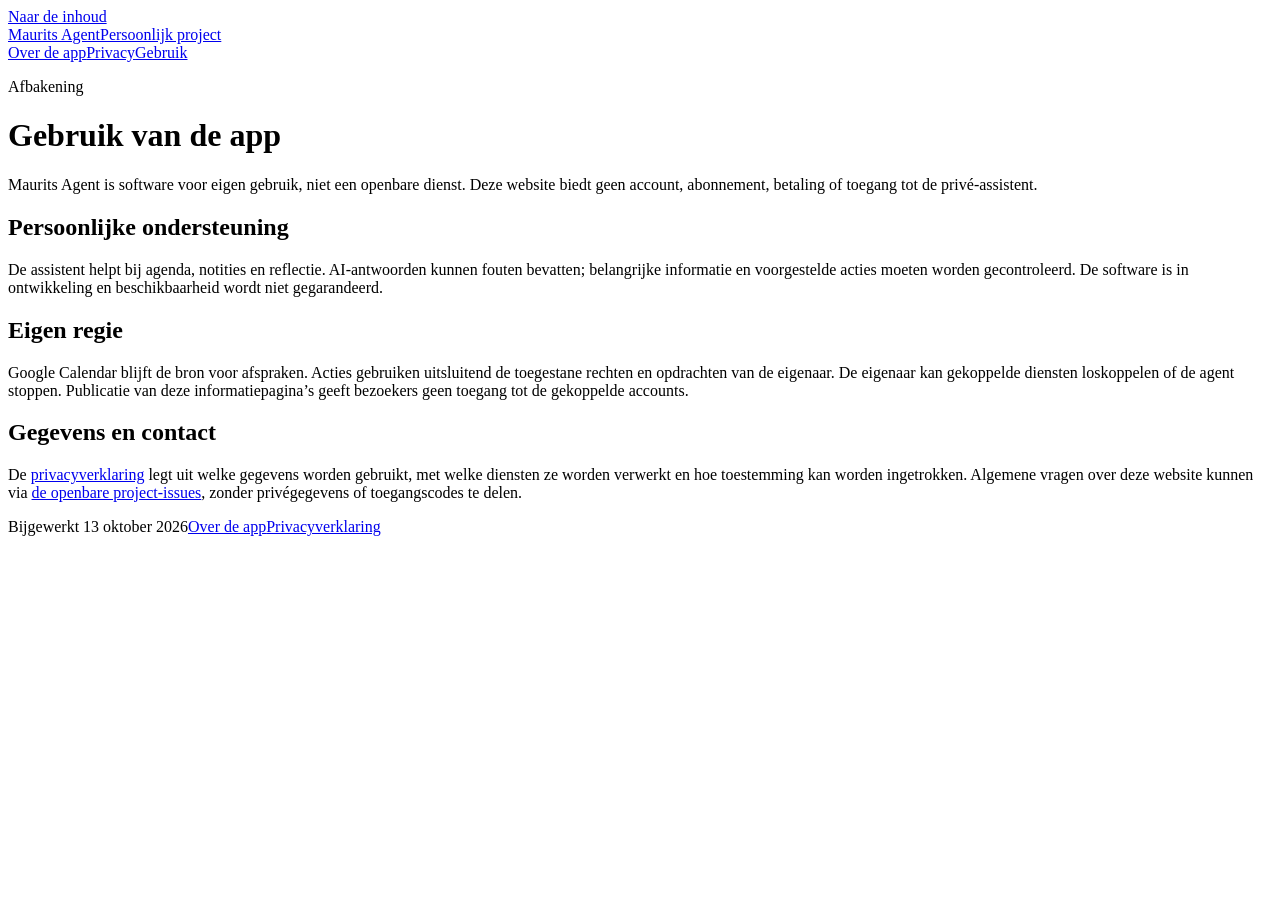
==== gebruik.html @ eabc30de "Add gebruik.html for public app information" ====
<!doctype html>
<html lang="nl">
<head>
  <meta charset="utf-8">
  <meta name="viewport" content="width=device-width, initial-scale=1">
  <meta name="description" content="Gebruiksinformatie over Maurits Agent, een persoonlijke assistent zonder openbare toegang of abonnement.">
  <meta name="robots" content="noindex, nofollow">
  <title>Gebruik — Maurits Agent</title>
  <link rel="stylesheet" href="style.css">
</head>
<body>
  <a class="skip" href="#inhoud">Naar de inhoud</a>
  <header class="shell"><a class="brand" href="./">Maurits Agent<span>Persoonlijk project</span></a><nav aria-label="Hoofdnavigatie"><a href="./">Over de app</a><a href="privacy.html">Privacy</a><a href="gebruik.html" aria-current="page">Gebruik</a></nav></header>
  <main id="inhoud" class="shell prose"><p class="eyebrow">Afbakening</p><h1>Gebruik van de app</h1>
    <p class="lead">Maurits Agent is software voor eigen gebruik, niet een openbare dienst. Deze website biedt geen account, abonnement, betaling of toegang tot de privé-assistent.</p>
    <section><h2>Persoonlijke ondersteuning</h2><p>De assistent helpt bij agenda, notities en reflectie. AI-antwoorden kunnen fouten bevatten; belangrijke informatie en voorgestelde acties moeten worden gecontroleerd. De software is in ontwikkeling en beschikbaarheid wordt niet gegarandeerd.</p></section>
    <section><h2>Eigen regie</h2><p>Google Calendar blijft de bron voor afspraken. Acties gebruiken uitsluitend de toegestane rechten en opdrachten van de eigenaar. De eigenaar kan gekoppelde diensten loskoppelen of de agent stoppen. Publicatie van deze informatiepagina’s geeft bezoekers geen toegang tot de gekoppelde accounts.</p></section>
    <section><h2>Gegevens en contact</h2><p>De <a href="privacy.html">privacyverklaring</a> legt uit welke gegevens worden gebruikt, met welke diensten ze worden verwerkt en hoe toestemming kan worden ingetrokken. Algemene vragen over deze website kunnen via <a href="https://github.com/Maurits-vdv/maurits-agent-info/issues">de openbare project-issues</a>, zonder privégegevens of toegangscodes te delen.</p></section>
  </main>
  <footer class="shell"><span>Bijgewerkt 13 oktober 2026</span><a href="./">Over de app</a><a href="privacy.html">Privacyverklaring</a></footer>
</body>
</html>
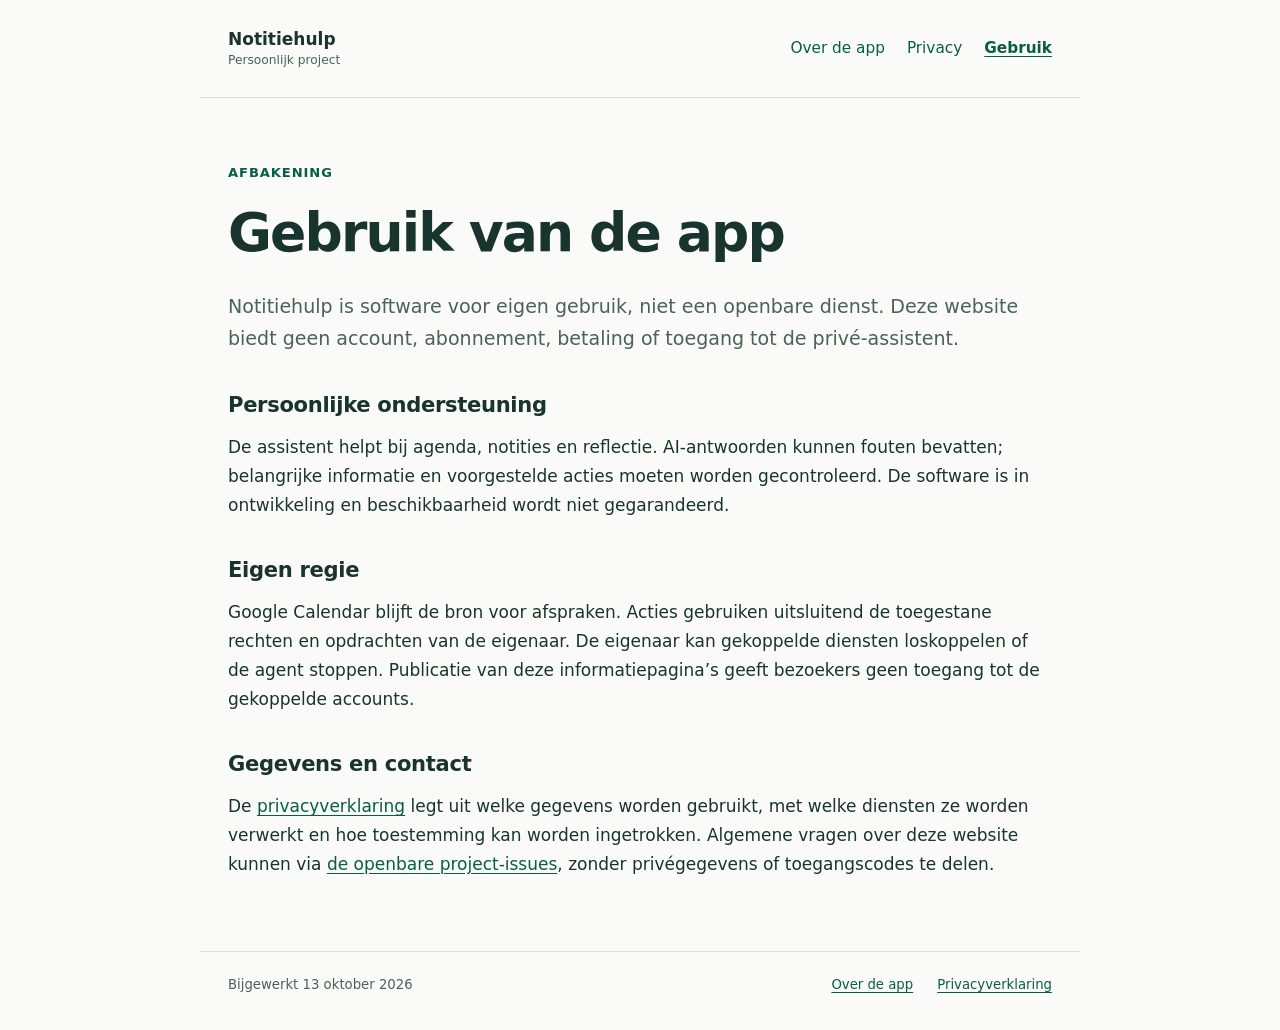
==== commit 24424162: "Use neutral app name in public information" ====
--- a/gebruik.html
+++ b/gebruik.html
@@ -3,19 +3,19 @@
 <head>
   <meta charset="utf-8">
   <meta name="viewport" content="width=device-width, initial-scale=1">
-  <meta name="description" content="Gebruiksinformatie over Maurits Agent, een persoonlijke assistent zonder openbare toegang of abonnement.">
+  <meta name="description" content="Gebruiksinformatie over Notitiehulp, een persoonlijke assistent zonder openbare toegang of abonnement.">
   <meta name="robots" content="noindex, nofollow">
-  <title>Gebruik — Maurits Agent</title>
+  <title>Gebruik — Notitiehulp</title>
   <link rel="stylesheet" href="style.css">
 </head>
 <body>
   <a class="skip" href="#inhoud">Naar de inhoud</a>
-  <header class="shell"><a class="brand" href="./">Maurits Agent<span>Persoonlijk project</span></a><nav aria-label="Hoofdnavigatie"><a href="./">Over de app</a><a href="privacy.html">Privacy</a><a href="gebruik.html" aria-current="page">Gebruik</a></nav></header>
+  <header class="shell"><a class="brand" href="./">Notitiehulp<span>Persoonlijk project</span></a><nav aria-label="Hoofdnavigatie"><a href="./">Over de app</a><a href="privacy.html">Privacy</a><a href="gebruik.html" aria-current="page">Gebruik</a></nav></header>
   <main id="inhoud" class="shell prose"><p class="eyebrow">Afbakening</p><h1>Gebruik van de app</h1>
-    <p class="lead">Maurits Agent is software voor eigen gebruik, niet een openbare dienst. Deze website biedt geen account, abonnement, betaling of toegang tot de privé-assistent.</p>
+    <p class="lead">Notitiehulp is software voor eigen gebruik, niet een openbare dienst. Deze website biedt geen account, abonnement, betaling of toegang tot de privé-assistent.</p>
     <section><h2>Persoonlijke ondersteuning</h2><p>De assistent helpt bij agenda, notities en reflectie. AI-antwoorden kunnen fouten bevatten; belangrijke informatie en voorgestelde acties moeten worden gecontroleerd. De software is in ontwikkeling en beschikbaarheid wordt niet gegarandeerd.</p></section>
     <section><h2>Eigen regie</h2><p>Google Calendar blijft de bron voor afspraken. Acties gebruiken uitsluitend de toegestane rechten en opdrachten van de eigenaar. De eigenaar kan gekoppelde diensten loskoppelen of de agent stoppen. Publicatie van deze informatiepagina’s geeft bezoekers geen toegang tot de gekoppelde accounts.</p></section>
-    <section><h2>Gegevens en contact</h2><p>De <a href="privacy.html">privacyverklaring</a> legt uit welke gegevens worden gebruikt, met welke diensten ze worden verwerkt en hoe toestemming kan worden ingetrokken. Algemene vragen over deze website kunnen via <a href="https://github.com/Maurits-vdv/maurits-agent-info/issues">de openbare project-issues</a>, zonder privégegevens of toegangscodes te delen.</p></section>
+    <section><h2>Gegevens en contact</h2><p>De <a href="privacy.html">privacyverklaring</a> legt uit welke gegevens worden gebruikt, met welke diensten ze worden verwerkt en hoe toestemming kan worden ingetrokken. Algemene vragen over deze website kunnen via <a href="https://github.com/Maurits-vdv/app-info/issues">de openbare project-issues</a>, zonder privégegevens of toegangscodes te delen.</p></section>
   </main>
   <footer class="shell"><span>Bijgewerkt 13 oktober 2026</span><a href="./">Over de app</a><a href="privacy.html">Privacyverklaring</a></footer>
 </body>
--- a/style.css
+++ b/style.css
@@ -0,0 +1,33 @@
+:root { color-scheme: light; --ink: #19342e; --muted: #4b615a; --accent: #075e44; --line: #d9e2dc; --paper: #fafbf8; }
+* { box-sizing: border-box; }
+html { background: var(--paper); color: var(--ink); font-family: ui-sans-serif, system-ui, -apple-system, BlinkMacSystemFont, "Segoe UI", sans-serif; font-size: 17px; line-height: 1.7; }
+body { margin: 0; }
+a { color: var(--accent); text-underline-offset: .2em; overflow-wrap: anywhere; }
+a:hover { text-decoration-thickness: 2px; }
+a:focus-visible { outline: 3px solid var(--accent); outline-offset: 5px; border-radius: 2px; }
+.shell { max-width: 880px; margin-inline: auto; padding-inline: 28px; }
+header { display: flex; justify-content: space-between; align-items: center; gap: 24px; padding-block: 28px; border-bottom: 1px solid var(--line); }
+.brand { color: var(--ink); font-weight: 750; text-decoration: none; line-height: 1.4; }
+.brand span { display: block; font-size: .72rem; font-weight: 400; color: var(--muted); }
+nav { display: flex; gap: 22px; flex-wrap: wrap; font-size: .9rem; }
+nav a { text-decoration: none; }
+nav a[aria-current="page"] { text-decoration: underline; font-weight: 650; }
+main { padding-block: 64px 56px; }
+.eyebrow { color: var(--accent); font-size: .77rem; font-weight: 650; letter-spacing: .07em; text-transform: uppercase; margin: 0 0 18px; }
+h1 { font-size: clamp(2.1rem, 5.5vw, 3.15rem); line-height: 1.15; letter-spacing: -.035em; margin: 0 0 26px; font-weight: 650; }
+h2 { font-size: 1.24rem; line-height: 1.35; letter-spacing: -.015em; margin: 0 0 14px; }
+p { margin: 0 0 16px; }
+.lead { font-size: 1.12rem; color: var(--muted); }
+.notice { margin-block: 30px 42px; padding: 20px 24px; background: #edf3ed; border-left: 3px solid #2d755c; font-size: .94rem; }
+.notice strong { display: block; margin-bottom: 5px; }
+section { margin-top: 36px; }
+ul { padding-left: 24px; margin: 0 0 18px; }
+li { margin-bottom: 12px; }
+.features { list-style: none; padding: 0; }
+.features li { border-top: 1px solid var(--line); padding-top: 14px; }
+code { font-size: .86em; overflow-wrap: anywhere; }
+footer { display: flex; flex-wrap: wrap; gap: 12px 24px; padding-block: 22px 34px; border-top: 1px solid var(--line); color: var(--muted); font-size: .78rem; }
+footer span { margin-right: auto; }
+.skip { position: absolute; left: 16px; top: -100px; padding: 10px; background: white; z-index: 1; }
+.skip:focus { top: 10px; }
+@media (max-width: 560px) { .shell { padding-inline: 20px; } header { align-items: flex-start; flex-direction: column; gap: 18px; padding-block: 20px; } nav { gap: 20px; } main { padding-top: 38px; } .notice { padding: 16px 18px; } footer span { width: 100%; } }
